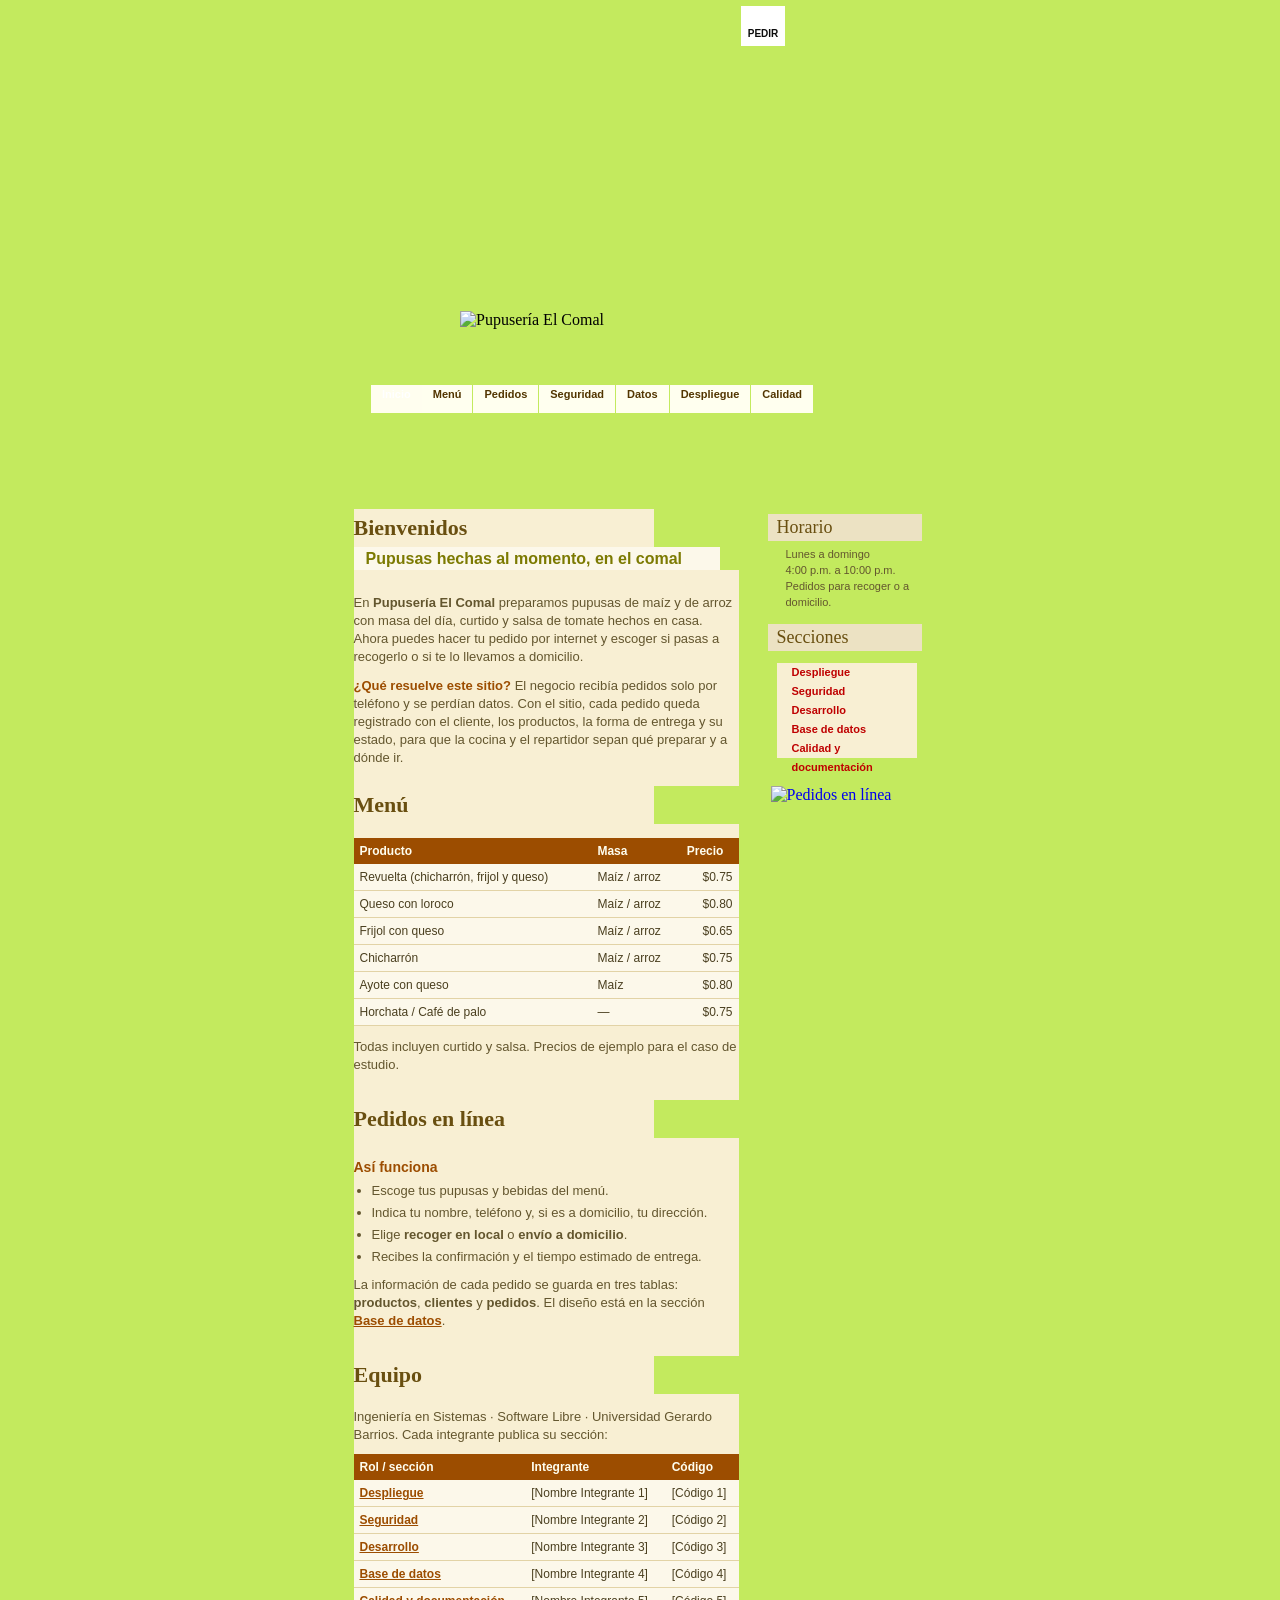
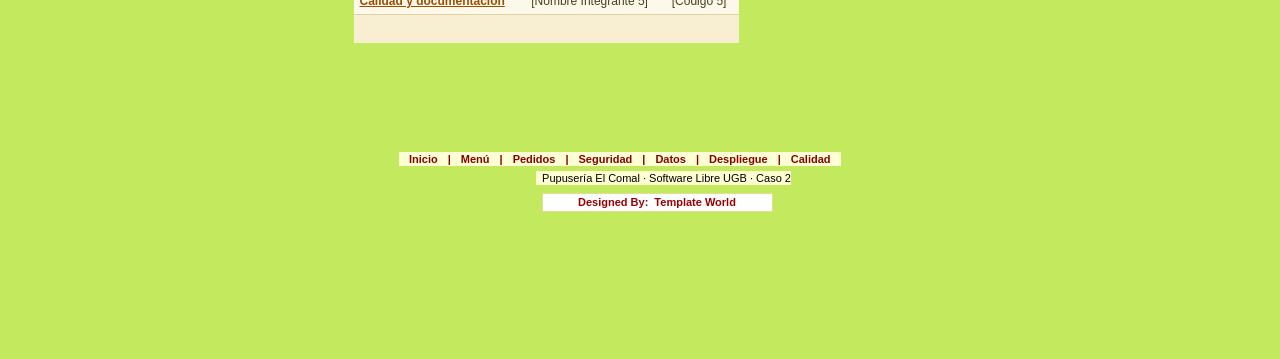
==== index.html @ 868c2728 "Add files via upload" ====
<!DOCTYPE html>
<html lang="es">
<head>
<meta charset="utf-8" />
<title>Inicio | Pupusería El Comal</title>
<link href="style.css" rel="stylesheet" type="text/css" />
<link href="extra.css" rel="stylesheet" type="text/css" />
</head>
<body>
<!--header start -->
<div id="header"> <a href="index.html#pedidos" class="member">pedir</a> <img src="images/logo.gif" alt="Pupusería El Comal" />
  <ul class="nav">
    <li class="home">Inicio</li>
    <li><a href="index.html#menu">Menú</a></li>
    <li><a href="index.html#pedidos">Pedidos</a></li>
    <li><a href="seguridad.html">Seguridad</a></li>
    <li><a href="datos.html">Datos</a></li>
    <li><a href="despliegue.html">Despliegue</a></li>
    <li><a href="calidad.html">Calidad</a></li>
  </ul>
</div>
<!--header end -->
<!--body start -->
<div id="body">
  <p class="top"></p>
  <!--left panel start -->
  <div id="left">
    <h2>Bienvenidos</h2>
    <h3>Pupusas hechas al momento, en el comal</h3>
    <p class="text1">En <b>Pupusería El Comal</b> preparamos pupusas de maíz y de arroz con masa del día, curtido y salsa de tomate hechos en casa. Ahora puedes hacer tu pedido por internet y escoger si pasas a recogerlo o si te lo llevamos a domicilio.</p>
    <p class="text2"><span>¿Qué resuelve este sitio?</span> El negocio recibía pedidos solo por teléfono y se perdían datos. Con el sitio, cada pedido queda registrado con el cliente, los productos, la forma de entrega y su estado, para que la cocina y el repartidor sepan qué preparar y a dónde ir.</p>
    <h2 id="menu">Menú</h2>
    <div class="bloque">
      <table class="tabla">
        <tr><th>Producto</th><th>Masa</th><th>Precio</th></tr>
        <tr><td>Revuelta (chicharrón, frijol y queso)</td><td>Maíz / arroz</td><td class="precio">$0.75</td></tr>
        <tr><td>Queso con loroco</td><td>Maíz / arroz</td><td class="precio">$0.80</td></tr>
        <tr><td>Frijol con queso</td><td>Maíz / arroz</td><td class="precio">$0.65</td></tr>
        <tr><td>Chicharrón</td><td>Maíz / arroz</td><td class="precio">$0.75</td></tr>
        <tr><td>Ayote con queso</td><td>Maíz</td><td class="precio">$0.80</td></tr>
        <tr><td>Horchata / Café de palo</td><td>—</td><td class="precio">$0.75</td></tr>
      </table>
      <p>Todas incluyen curtido y salsa. Precios de ejemplo para el caso de estudio.</p>
    </div>
    <h2 id="pedidos">Pedidos en línea</h2>
    <div class="bloque">
      <h4>Así funciona</h4>
      <ul>
        <li>Escoge tus pupusas y bebidas del menú.</li>
        <li>Indica tu nombre, teléfono y, si es a domicilio, tu dirección.</li>
        <li>Elige <b>recoger en local</b> o <b>envío a domicilio</b>.</li>
        <li>Recibes la confirmación y el tiempo estimado de entrega.</li>
      </ul>
      <p>La información de cada pedido se guarda en tres tablas: <b>productos</b>, <b>clientes</b> y <b>pedidos</b>. El diseño está en la sección <a href="datos.html">Base de datos</a>.</p>
    </div>
    <h2>Equipo</h2>
    <div class="bloque">
      <p>Ingeniería en Sistemas · Software Libre · Universidad Gerardo Barrios. Cada integrante publica su sección:</p>
      <table class="tabla">
        <tr><th>Rol / sección</th><th>Integrante</th><th>Código</th></tr>
          <tr><td><a href="despliegue.html">Despliegue</a></td><td>[Nombre Integrante 1]</td><td>[Código 1]</td></tr>
          <tr><td><a href="seguridad.html">Seguridad</a></td><td>[Nombre Integrante 2]</td><td>[Código 2]</td></tr>
          <tr><td><a href="index.html">Desarrollo</a></td><td>[Nombre Integrante 3]</td><td>[Código 3]</td></tr>
          <tr><td><a href="datos.html">Base de datos</a></td><td>[Nombre Integrante 4]</td><td>[Código 4]</td></tr>
          <tr><td><a href="calidad.html">Calidad y documentación</a></td><td>[Nombre Integrante 5]</td><td>[Código 5]</td></tr>
      </table>
    </div>

  </div>
  <!--left panel end -->
  <!--right panel start -->
  <div id="right">
    <h2>Horario</h2>
    <p class="info">Lunes a domingo<br />4:00 p.m. a 10:00 p.m.<br />Pedidos para recoger o a domicilio.</p>
    <h2 class="scope">Secciones</h2>
    <ul>
      <li><a href="despliegue.html">Despliegue</a></li>
      <li><a href="seguridad.html">Seguridad</a></li>
      <li><a href="index.html">Desarrollo</a></li>
      <li><a href="datos.html">Base de datos</a></li>
      <li><a href="calidad.html">Calidad y documentación</a></li>
    </ul>
    <a href="index.html#pedidos"><img src="images/banner.gif" alt="Pedidos en línea" width="157" height="146" border="0" class="banner" /></a>
    <p class="bottom"> <a href="https://validator.w3.org/" class="xhtm"></a> <a href="https://jigsaw.w3.org/css-validator/" class="css"></a> </p>
  </div>
  <!--right panel end -->
  <p class="bot"></p>
  <br class="spacer" />
</div>
<!--body end -->
<!--footer start -->
<div id="footer">
  <ul>
    <li><a href="index.html">Inicio</a>|</li>
    <li><a href="index.html#menu">Menú</a>|</li>
    <li><a href="index.html#pedidos">Pedidos</a>|</li>
    <li><a href="seguridad.html">Seguridad</a>|</li>
    <li><a href="datos.html">Datos</a>|</li>
    <li><a href="despliegue.html">Despliegue</a>|</li>
    <li><a href="calidad.html">Calidad</a></li>
  </ul>
  <p class="copyright">&nbsp; Pupusería El Comal · Software Libre UGB · Caso 2</p>
  <p class="design">Designed By: <a href="http://www.templateworld.com/" target="_blank" class="link">Template World</a></p>
</div>
<!--footer end -->
</body>
</html>
---- style.css ----
/* CSS Document */

body{
	padding:0;
	margin:0;
	background:url(images/body_bg.gif) 0 0 repeat-x #C3EA5E;
	color:#000;
}
div, h1, h2, p, form, label, input, textarea, img, span{
	margin:0; padding:0;
}

ul{
	margin:0; 
	padding:0; 
	list-style-type:none;
}
.spacer{
	clear:both; 
	font-size:0px; 
	line-height:0px;
}
/*------------------------------------------------body---------------------*/

/*------------------------------------------------header start---------------------*/
#header{
	width:778px;
	height:49px;
	background:url(images/header.jpg) 0 0 no-repeat;
	padding:385px 0 0 0;
	margin:0 auto;
	position:relative;
}
#header a.member{
	background:url(images/member_login_icon.gif) center top no-repeat #fff;
	width:44px;
	height:17px;
	padding:23px 0 0 0;
	font:bold 10px/10px  "Trebuchet MS", Arial, Helvetica, sans-serif;
	color:#0C0C0C;
	text-transform:uppercase;
	text-decoration:none;
	text-align:center;
	position:absolute;
	left:490px;
	top:6px;
}
#header a.member:hover{
	color:#607800;
	background-color:#fff;
}
#header img{
	position:absolute;
	left:209px;
	top:311px;
}
#header ul.nav{
	width:538px;
	height:28px;
	padding:0;
	margin:0 auto;
}
#header ul.nav li{
	float:left;
	padding:0;
	margin:0;
}
#header ul.nav li a{
	display:block;
	height:28px;
	padding:0 11px 0 11px;
	background-color:#FFFFEF;
	color:#523500;
	font:bold 11px/19px  "Trebuchet MS", Arial, Helvetica, sans-serif;
	text-decoration:none;
	margin:0 1px 0 0;
	float:left;
}
#header ul.nav li a:hover{
	background:url(images/nav_hover.gif) 0 0 repeat-x #FFFEEF;
	color:#fff;
}
#header ul.nav li.home{
	display:block;
	height:28px;
	float:left;
	margin:0;
	padding:0 11px 0 11px;
	background:url(images/nav_hover.gif) 0 0 repeat-x #FFFEEF;
	color:#fff;
	font:bold 11px/19px  "Trebuchet MS", Arial, Helvetica, sans-serif;
	text-decoration:none;
}
/*------------------------------------------------header end---------------------*/

/*------------------------------------------------body start---------------------*/
#body{
	background:url(images/body_bg_mid.gif) 0 0 repeat-y;
	width:631px;
	margin:0 auto;
}
#body p.top{
	display:block;
	background:url(images/body_top_bg.gif) 0 0 no-repeat;
	width:631px;
	height:75px;
	float:left;
}
#body p.bot{
	display:block;
	background:url(images/body_bottom_bg.gif) 0 0 no-repeat;
	width:631px;
	height:78px;
	float:left;
}
/*------------------------------------------------left panel start---------------------*/
#left{
	width:414px;
	padding:0 0 0 29px;
	float:left;
}
#left h2{
	display:block;
	width:300px;
	font:bold 22px/38px Georgia, "Times New Roman", Times, serif;
	color:#694F10;
	background-color:#F8EFD3;
	float:left;
}
#left h3{
	display:block;
	width:354px;
	height:23px;
	padding:0 0 0 12px;
	margin:0 0 0 0;
	background:url(images/h3_bg.gif) 0 0 no-repeat #FCF8EA;
	font:bold 16px/23px  "Trebuchet MS", Arial, Helvetica, sans-serif;
	color:#7C7A02;
	float:left;
}
#left p.text1{
	display:block;
	width:385px;
	font:normal 13px/18px  "Trebuchet MS", Arial, Helvetica, sans-serif;
	color:#63562E;
	background-color:#F8EFD3;
	margin:0 0 0 0;
	padding:24px 0 0 0;
	float:left;
}
#left p.text2{
	display:block;
	width:385px;
	font:normal 13px/18px  "Trebuchet MS", Arial, Helvetica, sans-serif;
	color:#63562E;
	background-color:#F8EFD3;
	padding:11px 0 19px 0;
	float:left;
}
#left p.text2 span{
	font:bold 13px/18px  "Trebuchet MS", Arial, Helvetica, sans-serif;
	color:#9C4D00;
	background-color:#F8EFD3;
}
#left p.rm{
	display:block;
	width:370px;
	height:19px;
	margin:0 0 4px 0;
	font-size:0;
	background:url(images/read_more_div.gif) 0 0 repeat-x;
	float:left;
}
#left p.rm a{
	background:url(images/btn_read_more.gif) 0 1px no-repeat;
	width:58px;
	height:14px;
	padding:0;
	margin:0;
	float:right;
}
#left p.rm a:hover{
	background:url(images/btn_read_more_hover.gif) 0 1px no-repeat;
}
#left h3.date{
	display:block;
	background:url(images/date_bg.gif) 0 0 no-repeat #FCF8EA;
	width:125px;
	height:18px;
	padding:0 0 0 12px;
	margin:0 0 0 0;
	font:bold 11px/18px  "Trebuchet MS", Arial, Helvetica, sans-serif;
	color:#7C7A02;
	float:left;
}
#left p.event{
	width:354px;
	background:url(images/event_bg.gif) 0 11px no-repeat #F8EFD3;
	padding:11px 0 0 20px;
	margin:0 0 15px 0;
	font:normal 12px/18px Arial, Helvetica, sans-serif;
	color:#63562E;
	float:left;
}
#left p.rm2{
	display:block;
	width:370px;
	height:14px;
	font-size:0;
	margin:0 0 4px 0;
	background:url(images/read_more_div.gif) 0 0 repeat-x;
	float:left;
}
#left p.rm2 a{
	background:url(images/btn_read_more.gif) 0 1px no-repeat;
	width:58px;
	height:14px;
	padding:0;
	margin:0;
	float:right;
}
#left p.rm2 a:hover{
	background:url(images/btn_read_more_hover.gif) 0 1px no-repeat;
}

/*------------------------------------------------left panel end---------------------*/

/*------------------------------------------------right panel start---------------------*/
#right{
	width:188px;
	padding:5px 0 55px 0;
	margin:0;
	float:left;
}
#right h2{
	display:block;
	background:url(images/serch_bg.gif) 0 0 no-repeat #ECE2C3;
	width:145px;
	height:27px;
	padding:0 0 0 9px;
	margin:0 0 5px 0;
	font:normal 18px/27px Georgia, "Times New Roman", Times, serif;
	color:#694F10;
	float:left;
}
#right form{
	width:154px;
	padding:0 0 35px 0;
	margin:0;
	float:left;
}
#right form p.domain{
	width:134px;
	height:15px;
	background:url(images/domain_name_bg.gif) 0 0 no-repeat #FCF8EA;
	padding:0 0 0 20px;
	margin:0 0 7px 0;
	font:normal 10px/15px  "Trebuchet MS", Arial, Helvetica, sans-serif;
	color:#900C00;
	text-transform:uppercase;
	float:left;
}
#right form input{
	width:152px;
	height:22px;
	background-color:#fff;
	color:#000;
	border:#D0BE90 solid 1px;
	font:normal 11px/22px Arial, Helvetica, sans-serif;
	float:left;
}
#right form input.go{
	background:url(images/btn_go.gif) 0 0 no-repeat;
	width:27px;
	height:11px;
	border:none;
	cursor:pointer;
	float:right;
}
#right h2.scope{
	display:block;
	background:url(images/serch_bg.gif) 0 0 no-repeat #ECE2C3;
	width:145px;
	height:27px;
	padding:0 0 0 9px;
	margin:0 0 12px 0;
	font:normal 18px/27px Georgia, "Times New Roman", Times, serif;
	color:#694F10;
	float:left;
}
#right ul{
	width:140px;
	padding:0 0 28px 9px;
	margin:0 0 0 0;
	float:left;
	font-size:0;
}
#right ul li{
	padding:0;
	margin:0;
	float:left;
}
#right ul li a{
	display:block;
	width:125px;
	background:url(images/arrow1.gif) 0 5px no-repeat #F8EFD3;
	padding:0 0 0 15px;
	font:bold 11px/19px Arial, Helvetica, sans-serif;
	color:#BF0000;
	text-decoration:none;
	height:19px;
}
#right ul li a:hover{
	background:url(images/arrow1_hover.gif) 0 5px no-repeat #FEFAEC;
	color:#694F10;
}
#right img.banner{
	display:block;
	width:157px;
	height:146px;
	margin:0 0 15px 0;
	padding:0 0 0 3px;
	float:left;
}
#right p.bottom{
	display:block;
	background:url(images/bottom_bg.gif) 0 0 no-repeat;
	width:162px;
	height:14px;
	padding:0 0 0 22px;
	margin:0;
	float:left;
}
#right p.bottom a.xhtm{
	display:block;
	background:url(images/xhtml_bg.gif) 0 1px no-repeat;
	width:58px;
	height:14px;
	padding:0;
	margin:0 7px 0 0;
	font-size:0;
	float:left;
}
#right p.bottom a.xhtm:hover{
	background:url(images/xhtml_bg_hover.gif) 0 1px no-repeat;
}
#right p.bottom a.css{
	display:block;
	background:url(images/css_bg.gif) 0 1px no-repeat;
	width:58px;
	height:14px;
	padding:0;
	margin:0;
	font-size:0;
	float:left;
}
#right p.bottom a.css:hover{
	background:url(images/css_bg_hover.gif) 0 1px no-repeat;
}
	
/*------------------------------------------------right panel end---------------------*/

/*------------------------------------------------body end---------------------*/

/*------------------------------------------------footer start---------------------*/
#footer{
	width:778px;
	height:207px;
	margin:0 auto;
	padding:31px 0 0 0;
	background:url(images/footer_bg.gif) left bottom no-repeat;
	position:relative;
}
#footer ul{
	width:559px;
	margin:0;
	padding:0;
	position:absolute;
	left:148px;
	top:31px;
}
#footer ul li{
	margin:0;
	float:left;
	font:bold 11px/14px "Trebuchet MS", Arial, Helvetica, sans-serif;
	color:#880000;
	background-color:#FFFFD5;
	background-image:none;
}
#footer ul li a{
	font:bold 11px/14px "Trebuchet MS", Arial, Helvetica, sans-serif;
	color:#880000;
	background-color:#FFFFD5;
	text-decoration:none;
	padding:0 10px 0 10px;
}
#footer ul li a:hover{
	color:#000;
	background-color:#C6EC62;
}
#footer p.copyright{
	font:normal 11px/14px  "Trebuchet MS", Arial, Helvetica, sans-serif;
	color:#000;
	background-color:#FFFED0;
	position:absolute;
	left:285px;
	top:50px;
}
#footer p.design{
	display:block;
	width:194px;
	height:17px;
	border:#E1E08E solid 1px;
	padding:0 0 0 35px;
	position:absolute;
	left:291px;
	top:72px;
	font:bold 11px/17px  "Trebuchet MS",Arial, Helvetica, sans-serif;
	color:#990000;
	background-color:#fff;
}
#footer a.link{
	width:85px;
	font:bold 11px/17px  "Trebuchet MS",Arial, Helvetica, sans-serif;
	color:#990000;
	background-color:#fff;
	padding:0 3px;
	text-decoration:none;
	text-transform:capitalize;
}
#footer a.link:hover{
	color:#fff;
	background-color:#B50000;
}
/*------------------------------------------------footer end---------------------*/
---- extra.css ----
/* Estilos agregados por el equipo (sobre la plantilla New Rise) */
#left .bloque{
	display:block;
	width:385px;
	float:left;
	background-color:#F8EFD3;
	color:#63562E;
	font:normal 13px/18px "Trebuchet MS", Arial, Helvetica, sans-serif;
	padding:14px 0 16px 0;
}
#left .bloque p{ margin:0 0 10px 0; }
#left .bloque ul{ margin:0 0 10px 0; padding:0 0 0 18px; list-style-type:disc; }
#left .bloque li{ margin:0 0 4px 0; }
#left .bloque a{ color:#9C4D00; font-weight:bold; }
#left .bloque a:hover{ color:#607800; }
#left .bloque h4{
	margin:6px 0 6px 0;
	font:bold 14px/18px "Trebuchet MS", Arial, Helvetica, sans-serif;
	color:#9C4D00;
}
table.tabla{
	width:385px;
	border-collapse:collapse;
	margin:0 0 12px 0;
	font:normal 12px/16px "Trebuchet MS", Arial, Helvetica, sans-serif;
	color:#4A3F1F;
}
table.tabla th{
	background-color:#9C4D00;
	color:#FFFEEF;
	text-align:left;
	padding:5px 6px;
}
table.tabla td{
	border-bottom:1px solid #E2D3A6;
	padding:5px 6px;
	vertical-align:top;
	background-color:#FCF8EA;
}
table.tabla td.precio{ text-align:right; white-space:nowrap; }
pre.cmd{
	width:369px;
	overflow:auto;
	margin:0 0 12px 0;
	padding:8px;
	background-color:#2E2A1E;
	color:#F3E9C6;
	font:normal 11px/15px "Courier New", Courier, monospace;
	white-space:pre-wrap;
	word-wrap:break-word;
}
.pendiente{ color:#9C4D00; font-weight:bold; }
.ok{ color:#4E7A00; font-weight:bold; }
#right p.info{
	width:140px;
	margin:0 0 14px 18px;
	font:normal 11px/16px Arial, Helvetica, sans-serif;
	color:#63562E;
}
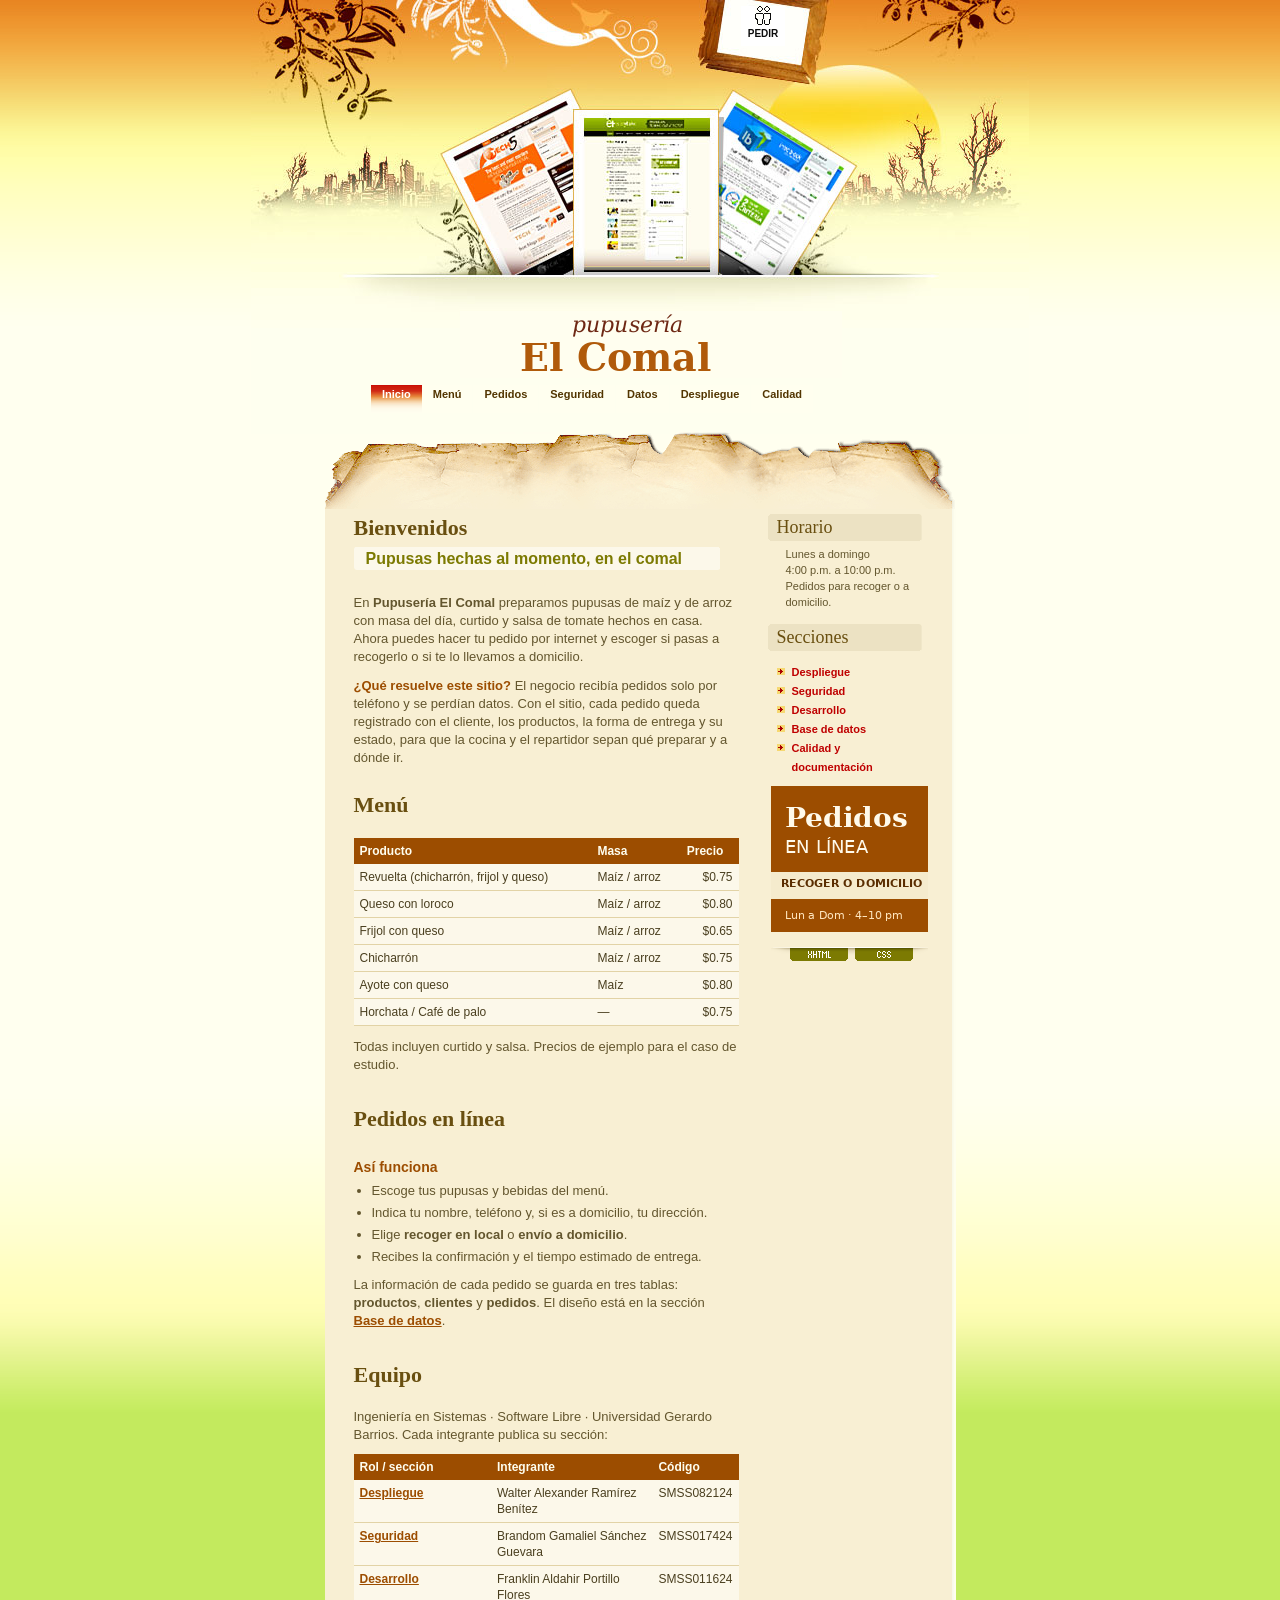
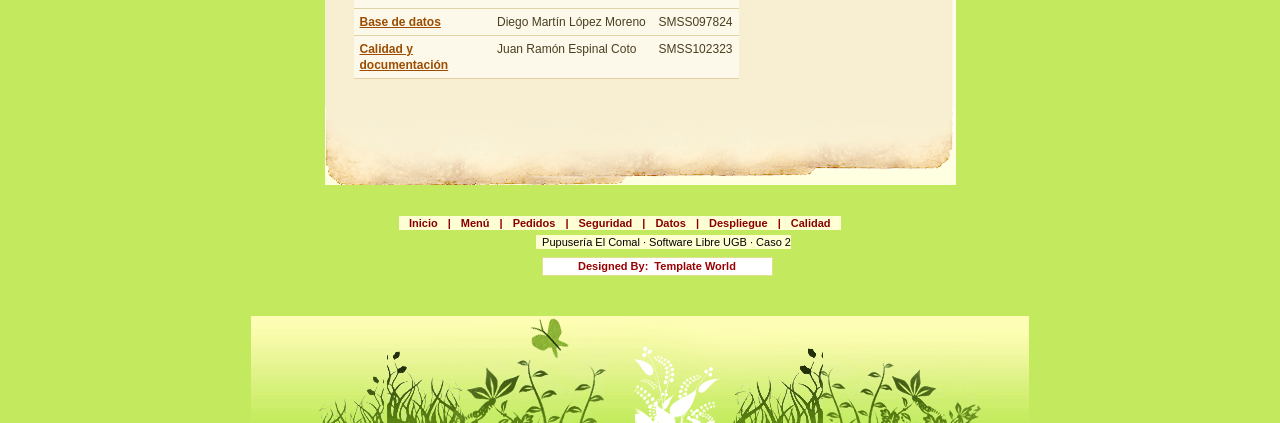
==== commit 4f6663ba: "Update index.html" ====
--- a/index.html
+++ b/index.html
@@ -58,11 +58,11 @@
       <p>Ingeniería en Sistemas · Software Libre · Universidad Gerardo Barrios. Cada integrante publica su sección:</p>
       <table class="tabla">
         <tr><th>Rol / sección</th><th>Integrante</th><th>Código</th></tr>
-          <tr><td><a href="despliegue.html">Despliegue</a></td><td>[Nombre Integrante 1]</td><td>[Código 1]</td></tr>
-          <tr><td><a href="seguridad.html">Seguridad</a></td><td>[Nombre Integrante 2]</td><td>[Código 2]</td></tr>
-          <tr><td><a href="index.html">Desarrollo</a></td><td>[Nombre Integrante 3]</td><td>[Código 3]</td></tr>
-          <tr><td><a href="datos.html">Base de datos</a></td><td>[Nombre Integrante 4]</td><td>[Código 4]</td></tr>
-          <tr><td><a href="calidad.html">Calidad y documentación</a></td><td>[Nombre Integrante 5]</td><td>[Código 5]</td></tr>
+          <tr><td><a href="despliegue.html">Despliegue</a></td><td>Walter Alexander Ramírez Benítez </td><td>SMSS082124</td></tr>
+          <tr><td><a href="seguridad.html">Seguridad</a></td><td>Brandom Gamaliel Sánchez Guevara</td><td>SMSS017424</td></tr>
+          <tr><td><a href="index.html">Desarrollo</a></td><td>Franklin Aldahir Portillo Flores </td><td>SMSS011624</td></tr>
+          <tr><td><a href="datos.html">Base de datos</a></td><td>Diego Martín López Moreno </td><td>SMSS097824</td></tr>
+          <tr><td><a href="calidad.html">Calidad y documentación</a></td><td>Juan Ramón Espinal Coto </td><td>SMSS102323</td></tr>
       </table>
     </div>
 
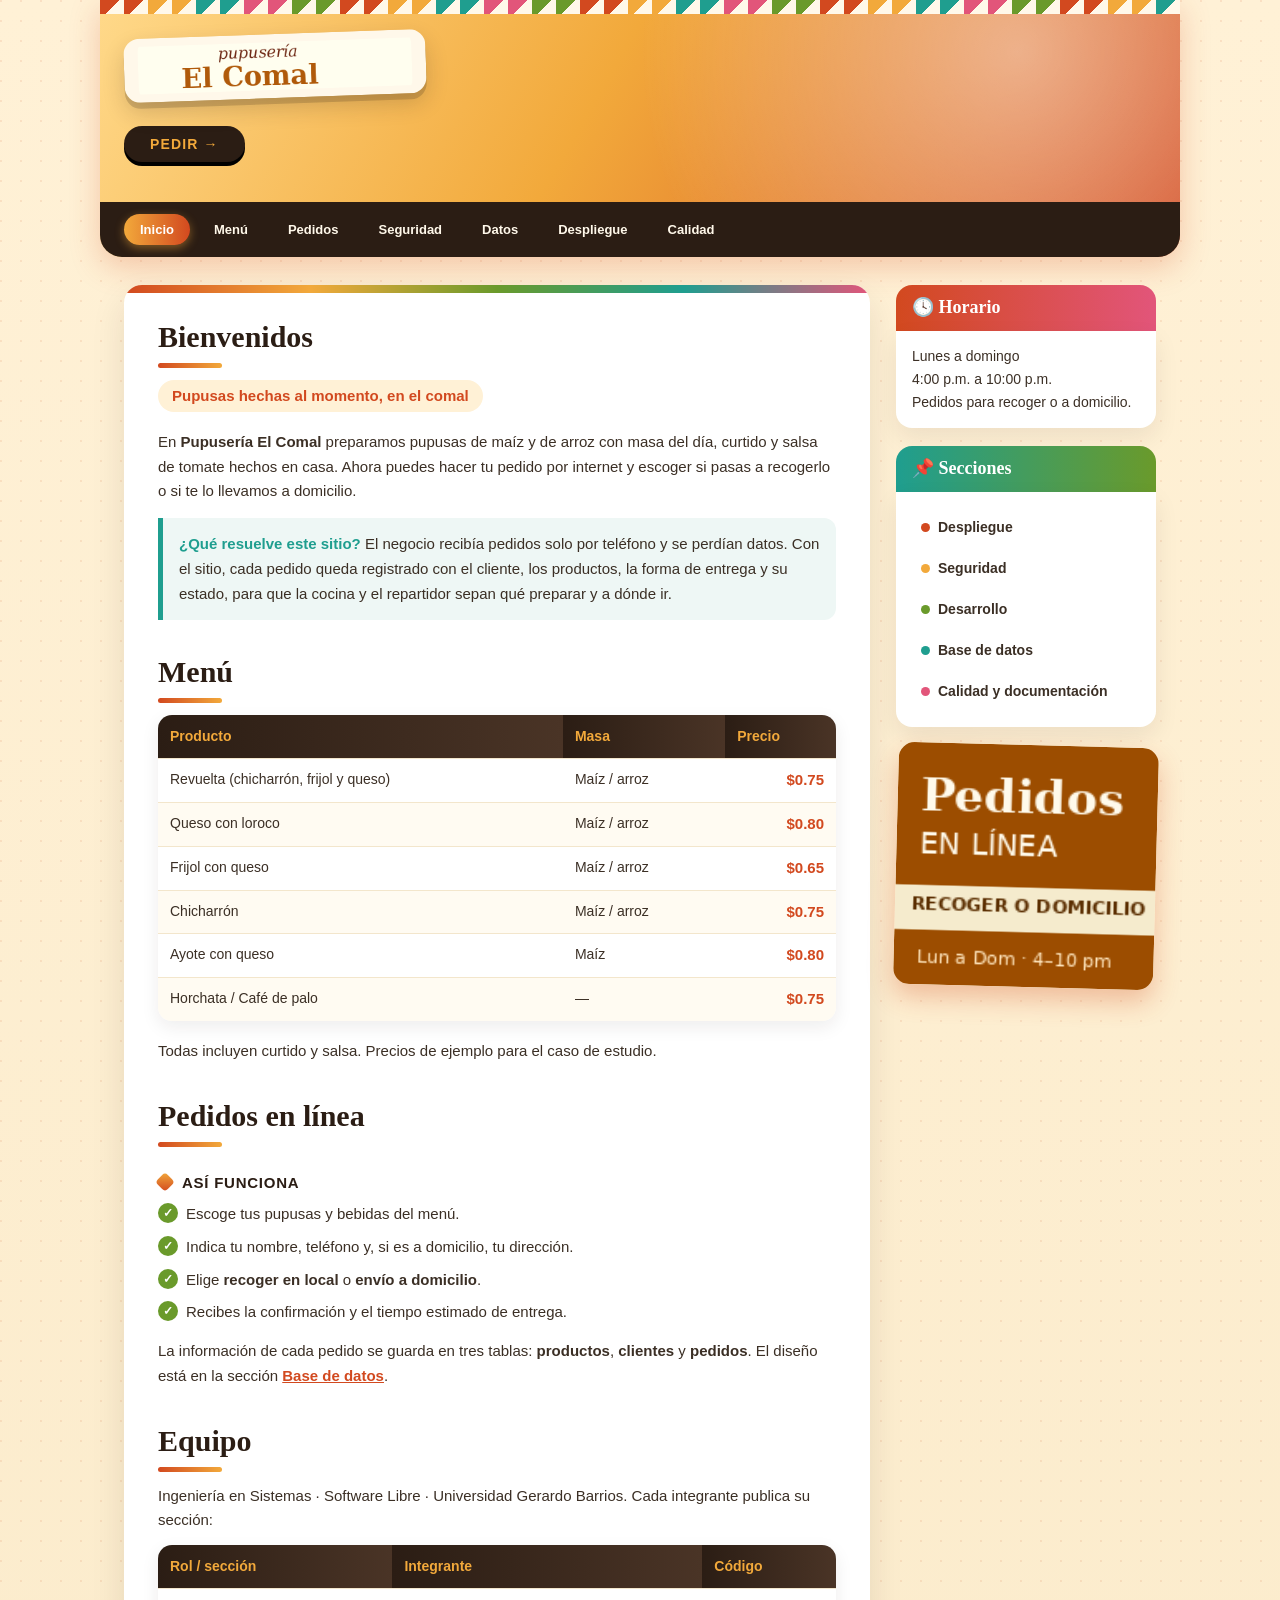
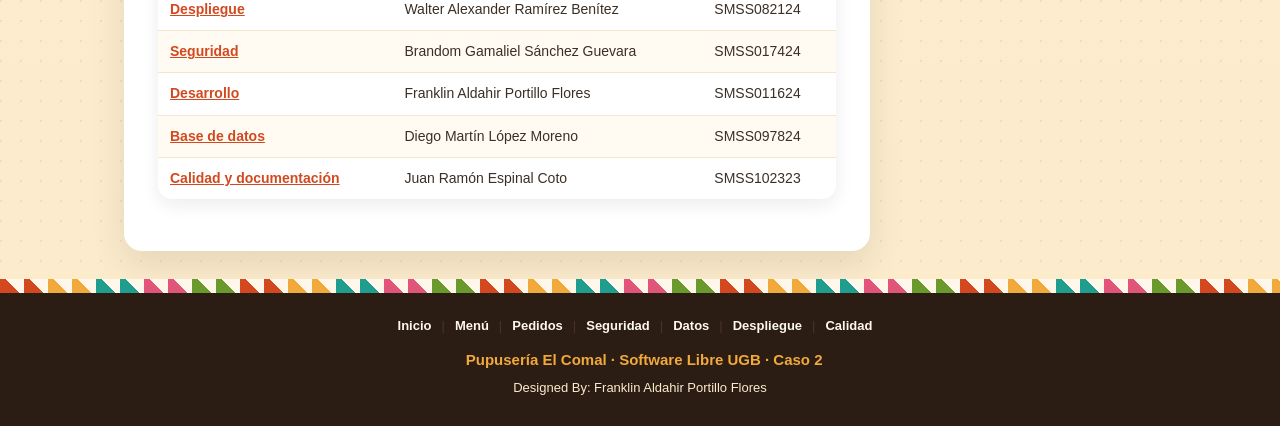
==== commit 4b7d879e: "Update designer credit in index.html" ====
--- a/index.html
+++ b/index.html
@@ -100,7 +100,7 @@
     <li><a href="calidad.html">Calidad</a></li>
   </ul>
   <p class="copyright">&nbsp; Pupusería El Comal · Software Libre UGB · Caso 2</p>
-  <p class="design">Designed By: <a href="http://www.templateworld.com/" target="_blank" class="link">Template World</a></p>
+  <p class="design">Designed By: Franklin Aldahir Portillo Flores</a></p>
 </div>
 <!--footer end -->
 </body>
--- a/style.css
+++ b/style.css
@@ -1,435 +1,222 @@
-/* CSS Document */
-
+/* =========================================================
+   Pupusería El Comal – diseño propio (Software Libre UGB)
+   Paleta de fiesta: comal, masa, maíz, chile, curtido,
+   loroco (turquesa) y flor de izote (rosa).
+   ========================================================= */
+:root{
+  --comal:#2B1D14;
+  --comal-2:#4A3426;
+  --masa:#FFF8EA;
+  --masa-2:#FBEBCB;
+  --maiz:#F2A93B;
+  --chile:#D2491F;
+  --curtido:#6A9A2B;
+  --loroco:#1F9E8F;
+  --izote:#E2557A;
+  --texto:#3B2F25;
+  --borde:#EBD9B4;
+  --papel: linear-gradient(135deg, transparent 50%, var(--masa) 50%) 0 0/24px 14px,
+           repeating-linear-gradient(90deg, var(--chile) 0 48px, var(--maiz) 48px 96px, var(--loroco) 96px 144px, var(--izote) 144px 192px, var(--curtido) 192px 240px);
+}
+*{ box-sizing:border-box; }
+html,body{ margin:0; padding:0; }
 body{
-	padding:0;
-	margin:0;
-	background:url(images/body_bg.gif) 0 0 repeat-x #C3EA5E;
-	color:#000;
-}
-div, h1, h2, p, form, label, input, textarea, img, span{
-	margin:0; padding:0;
-}
-
-ul{
-	margin:0; 
-	padding:0; 
-	list-style-type:none;
-}
-.spacer{
-	clear:both; 
-	font-size:0px; 
-	line-height:0px;
-}
-/*------------------------------------------------body---------------------*/
-
-/*------------------------------------------------header start---------------------*/
+  background:
+    radial-gradient(circle at 1px 1px, rgba(210,73,31,.10) 1.2px, transparent 0) 0 0/20px 20px,
+    linear-gradient(180deg, #FFF1D6 0%, var(--masa-2) 100%);
+  color:var(--texto);
+  font:15px/1.65 "Segoe UI", "Trebuchet MS", Arial, Helvetica, sans-serif;
+  min-height:100vh;
+}
+a{ color:var(--chile); transition:color .2s; }
+a:hover{ color:var(--loroco); }
+ul{ margin:0; padding:0; list-style:none; }
+img{ max-width:100%; }
+
+@keyframes subir{ from{ opacity:0; transform:translateY(18px);} to{ opacity:1; transform:none;} }
+@keyframes latido{ 0%,100%{ transform:scale(1);} 50%{ transform:scale(1.06);} }
+
+/* ---------- encabezado ---------- */
 #header{
-	width:778px;
-	height:49px;
-	background:url(images/header.jpg) 0 0 no-repeat;
-	padding:385px 0 0 0;
-	margin:0 auto;
-	position:relative;
-}
+  position:relative;
+  max-width:1080px;
+  margin:0 auto;
+  padding:34px 24px 0;
+  min-height:220px;
+  background:
+    url(images/pupusas.png) right 24px top 22px/300px auto no-repeat,
+    radial-gradient(circle at 85% 20%, rgba(255,255,255,.45), transparent 40%),
+    linear-gradient(120deg, #FFD98A 0%, var(--maiz) 45%, var(--chile) 100%);
+  border-radius:0 0 22px 22px;
+  box-shadow:0 10px 30px rgba(210,73,31,.25);
+  overflow:hidden;
+}
+#header::before{          /* papel picado */
+  content:""; position:absolute; left:0; right:0; top:0; height:14px;
+  background:var(--papel);
+}
+#header img{
+  display:inline-block; height:64px; width:auto;
+  padding:8px 14px; background:var(--masa);
+  border-radius:16px;
+  box-shadow:0 6px 0 rgba(43,29,20,.18), 0 10px 22px rgba(43,29,20,.18);
+  transform:rotate(-2deg);
+  transition:transform .3s;
+}
+#header img:hover{ transform:rotate(0) scale(1.03); }
 #header a.member{
-	background:url(images/member_login_icon.gif) center top no-repeat #fff;
-	width:44px;
-	height:17px;
-	padding:23px 0 0 0;
-	font:bold 10px/10px  "Trebuchet MS", Arial, Helvetica, sans-serif;
-	color:#0C0C0C;
-	text-transform:uppercase;
-	text-decoration:none;
-	text-align:center;
-	position:absolute;
-	left:490px;
-	top:6px;
-}
-#header a.member:hover{
-	color:#607800;
-	background-color:#fff;
-}
-#header img{
-	position:absolute;
-	left:209px;
-	top:311px;
-}
+  position:absolute; left:24px; top:126px;
+  padding:11px 26px;
+  background:var(--comal); color:var(--maiz);
+  border-radius:999px;
+  font:bold 14px/1 "Trebuchet MS", Arial, sans-serif;
+  text-transform:uppercase; letter-spacing:.08em; text-decoration:none;
+  box-shadow:0 4px 0 #000;
+  animation:latido 2.4s ease-in-out infinite;
+}
+#header a.member::after{ content:" →"; }
+#header a.member:hover{ background:var(--izote); color:#fff; animation:none; }
 #header ul.nav{
-	width:538px;
-	height:28px;
-	padding:0;
-	margin:0 auto;
-}
-#header ul.nav li{
-	float:left;
-	padding:0;
-	margin:0;
-}
-#header ul.nav li a{
-	display:block;
-	height:28px;
-	padding:0 11px 0 11px;
-	background-color:#FFFFEF;
-	color:#523500;
-	font:bold 11px/19px  "Trebuchet MS", Arial, Helvetica, sans-serif;
-	text-decoration:none;
-	margin:0 1px 0 0;
-	float:left;
-}
-#header ul.nav li a:hover{
-	background:url(images/nav_hover.gif) 0 0 repeat-x #FFFEEF;
-	color:#fff;
-}
+  display:flex; flex-wrap:wrap; gap:8px;
+  margin:96px -24px 0; padding:12px 24px;
+  background:var(--comal);
+}
+#header ul.nav li a,
 #header ul.nav li.home{
-	display:block;
-	height:28px;
-	float:left;
-	margin:0;
-	padding:0 11px 0 11px;
-	background:url(images/nav_hover.gif) 0 0 repeat-x #FFFEEF;
-	color:#fff;
-	font:bold 11px/19px  "Trebuchet MS", Arial, Helvetica, sans-serif;
-	text-decoration:none;
-}
-/*------------------------------------------------header end---------------------*/
-
-/*------------------------------------------------body start---------------------*/
+  display:block; padding:8px 16px;
+  border-radius:999px;
+  font:bold 13px/1.2 "Trebuchet MS", Arial, sans-serif;
+  text-decoration:none;
+}
+#header ul.nav li a{ color:var(--masa); transition:background .2s, transform .2s, color .2s; }
+#header ul.nav li a:hover{ background:var(--loroco); color:#fff; transform:translateY(-2px); }
+#header ul.nav li.home{
+  background:linear-gradient(90deg, var(--maiz), var(--chile));
+  color:#fff; box-shadow:0 3px 10px rgba(242,169,59,.45);
+}
+
+/* ---------- cuerpo ---------- */
 #body{
-	background:url(images/body_bg_mid.gif) 0 0 repeat-y;
-	width:631px;
-	margin:0 auto;
-}
-#body p.top{
-	display:block;
-	background:url(images/body_top_bg.gif) 0 0 no-repeat;
-	width:631px;
-	height:75px;
-	float:left;
-}
-#body p.bot{
-	display:block;
-	background:url(images/body_bottom_bg.gif) 0 0 no-repeat;
-	width:631px;
-	height:78px;
-	float:left;
-}
-/*------------------------------------------------left panel start---------------------*/
+  max-width:1080px;
+  margin:28px auto;
+  padding:0 24px;
+  display:flex; gap:26px; align-items:flex-start;
+}
+#body p.top, #body p.bot, .spacer{ display:none; }
+
 #left{
-	width:414px;
-	padding:0 0 0 29px;
-	float:left;
+  flex:1 1 auto; min-width:0;
+  background:#fff;
+  border-radius:18px;
+  padding:30px 34px 34px;
+  box-shadow:0 14px 34px rgba(43,29,20,.10);
+  position:relative; overflow:hidden;
+  animation:subir .6s ease-out both;
+}
+#left::before{
+  content:""; position:absolute; left:0; right:0; top:0; height:8px;
+  background:linear-gradient(90deg, var(--chile), var(--maiz), var(--curtido), var(--loroco), var(--izote));
 }
 #left h2{
-	display:block;
-	width:300px;
-	font:bold 22px/38px Georgia, "Times New Roman", Times, serif;
-	color:#694F10;
-	background-color:#F8EFD3;
-	float:left;
-}
+  margin:34px 0 12px;
+  font:bold 30px/1.2 Georgia, "Times New Roman", serif;
+  color:var(--comal);
+}
+#left h2::after{
+  content:""; display:block; width:64px; height:5px; margin-top:8px;
+  border-radius:3px;
+  background:linear-gradient(90deg, var(--chile), var(--maiz));
+}
+#left h2:first-child{ margin-top:4px; }
 #left h3{
-	display:block;
-	width:354px;
-	height:23px;
-	padding:0 0 0 12px;
-	margin:0 0 0 0;
-	background:url(images/h3_bg.gif) 0 0 no-repeat #FCF8EA;
-	font:bold 16px/23px  "Trebuchet MS", Arial, Helvetica, sans-serif;
-	color:#7C7A02;
-	float:left;
-}
-#left p.text1{
-	display:block;
-	width:385px;
-	font:normal 13px/18px  "Trebuchet MS", Arial, Helvetica, sans-serif;
-	color:#63562E;
-	background-color:#F8EFD3;
-	margin:0 0 0 0;
-	padding:24px 0 0 0;
-	float:left;
-}
+  display:inline-block;
+  margin:0 0 18px; padding:6px 14px;
+  background:#FFF1D6; color:var(--chile);
+  border-radius:999px;
+  font:bold 15px/1.3 "Trebuchet MS", Arial, sans-serif;
+}
+#left p.text1, #left p.text2{ margin:0 0 14px; }
 #left p.text2{
-	display:block;
-	width:385px;
-	font:normal 13px/18px  "Trebuchet MS", Arial, Helvetica, sans-serif;
-	color:#63562E;
-	background-color:#F8EFD3;
-	padding:11px 0 19px 0;
-	float:left;
-}
-#left p.text2 span{
-	font:bold 13px/18px  "Trebuchet MS", Arial, Helvetica, sans-serif;
-	color:#9C4D00;
-	background-color:#F8EFD3;
-}
-#left p.rm{
-	display:block;
-	width:370px;
-	height:19px;
-	margin:0 0 4px 0;
-	font-size:0;
-	background:url(images/read_more_div.gif) 0 0 repeat-x;
-	float:left;
-}
-#left p.rm a{
-	background:url(images/btn_read_more.gif) 0 1px no-repeat;
-	width:58px;
-	height:14px;
-	padding:0;
-	margin:0;
-	float:right;
-}
-#left p.rm a:hover{
-	background:url(images/btn_read_more_hover.gif) 0 1px no-repeat;
-}
-#left h3.date{
-	display:block;
-	background:url(images/date_bg.gif) 0 0 no-repeat #FCF8EA;
-	width:125px;
-	height:18px;
-	padding:0 0 0 12px;
-	margin:0 0 0 0;
-	font:bold 11px/18px  "Trebuchet MS", Arial, Helvetica, sans-serif;
-	color:#7C7A02;
-	float:left;
-}
-#left p.event{
-	width:354px;
-	background:url(images/event_bg.gif) 0 11px no-repeat #F8EFD3;
-	padding:11px 0 0 20px;
-	margin:0 0 15px 0;
-	font:normal 12px/18px Arial, Helvetica, sans-serif;
-	color:#63562E;
-	float:left;
-}
-#left p.rm2{
-	display:block;
-	width:370px;
-	height:14px;
-	font-size:0;
-	margin:0 0 4px 0;
-	background:url(images/read_more_div.gif) 0 0 repeat-x;
-	float:left;
-}
-#left p.rm2 a{
-	background:url(images/btn_read_more.gif) 0 1px no-repeat;
-	width:58px;
-	height:14px;
-	padding:0;
-	margin:0;
-	float:right;
-}
-#left p.rm2 a:hover{
-	background:url(images/btn_read_more_hover.gif) 0 1px no-repeat;
-}
-
-/*------------------------------------------------left panel end---------------------*/
-
-/*------------------------------------------------right panel start---------------------*/
+  padding:14px 16px; background:#EEF7F5;
+  border-left:5px solid var(--loroco); border-radius:0 12px 12px 0;
+}
+#left p.text2 span{ color:var(--loroco); font-weight:bold; }
+#left p.rm, #left p.rm2{ display:none; }
+
+/* ---------- panel derecho ---------- */
 #right{
-	width:188px;
-	padding:5px 0 55px 0;
-	margin:0;
-	float:left;
+  flex:0 0 260px;
+  display:flex; flex-direction:column; gap:18px;
+  animation:subir .6s .15s ease-out both;
 }
 #right h2{
-	display:block;
-	background:url(images/serch_bg.gif) 0 0 no-repeat #ECE2C3;
-	width:145px;
-	height:27px;
-	padding:0 0 0 9px;
-	margin:0 0 5px 0;
-	font:normal 18px/27px Georgia, "Times New Roman", Times, serif;
-	color:#694F10;
-	float:left;
-}
-#right form{
-	width:154px;
-	padding:0 0 35px 0;
-	margin:0;
-	float:left;
-}
-#right form p.domain{
-	width:134px;
-	height:15px;
-	background:url(images/domain_name_bg.gif) 0 0 no-repeat #FCF8EA;
-	padding:0 0 0 20px;
-	margin:0 0 7px 0;
-	font:normal 10px/15px  "Trebuchet MS", Arial, Helvetica, sans-serif;
-	color:#900C00;
-	text-transform:uppercase;
-	float:left;
-}
-#right form input{
-	width:152px;
-	height:22px;
-	background-color:#fff;
-	color:#000;
-	border:#D0BE90 solid 1px;
-	font:normal 11px/22px Arial, Helvetica, sans-serif;
-	float:left;
-}
-#right form input.go{
-	background:url(images/btn_go.gif) 0 0 no-repeat;
-	width:27px;
-	height:11px;
-	border:none;
-	cursor:pointer;
-	float:right;
-}
-#right h2.scope{
-	display:block;
-	background:url(images/serch_bg.gif) 0 0 no-repeat #ECE2C3;
-	width:145px;
-	height:27px;
-	padding:0 0 0 9px;
-	margin:0 0 12px 0;
-	font:normal 18px/27px Georgia, "Times New Roman", Times, serif;
-	color:#694F10;
-	float:left;
-}
+  margin:0; padding:12px 16px;
+  color:#fff;
+  border-radius:16px 16px 0 0;
+  font:bold 18px/1.2 Georgia, serif;
+  background:linear-gradient(90deg, var(--chile), var(--izote));
+}
+#right h2::before{ content:"🕓 "; }
+#right h2.scope{ background:linear-gradient(90deg, var(--loroco), var(--curtido)); }
+#right h2.scope::before{ content:"📌 "; }
+#right p.info,
 #right ul{
-	width:140px;
-	padding:0 0 28px 9px;
-	margin:0 0 0 0;
-	float:left;
-	font-size:0;
-}
-#right ul li{
-	padding:0;
-	margin:0;
-	float:left;
+  margin:-18px 0 0;
+  padding:14px 16px;
+  background:#fff;
+  border-radius:0 0 16px 16px;
+  box-shadow:0 10px 24px rgba(43,29,20,.08);
+  font-size:14px;
 }
 #right ul li a{
-	display:block;
-	width:125px;
-	background:url(images/arrow1.gif) 0 5px no-repeat #F8EFD3;
-	padding:0 0 0 15px;
-	font:bold 11px/19px Arial, Helvetica, sans-serif;
-	color:#BF0000;
-	text-decoration:none;
-	height:19px;
-}
-#right ul li a:hover{
-	background:url(images/arrow1_hover.gif) 0 5px no-repeat #FEFAEC;
-	color:#694F10;
-}
+  display:block; padding:8px 10px 8px 26px; margin:2px 0;
+  border-radius:10px;
+  color:var(--texto); text-decoration:none; font-weight:bold;
+  position:relative; transition:background .2s, padding .2s;
+}
+#right ul li a::before{
+  content:""; position:absolute; left:9px; top:15px;
+  width:9px; height:9px; border-radius:50%;
+}
+#right ul li:nth-child(1) a::before{ background:var(--chile); }
+#right ul li:nth-child(2) a::before{ background:var(--maiz); }
+#right ul li:nth-child(3) a::before{ background:var(--curtido); }
+#right ul li:nth-child(4) a::before{ background:var(--loroco); }
+#right ul li:nth-child(5) a::before{ background:var(--izote); }
+#right ul li a:hover{ background:#FFF1D6; padding-left:32px; color:var(--chile); }
 #right img.banner{
-	display:block;
-	width:157px;
-	height:146px;
-	margin:0 0 15px 0;
-	padding:0 0 0 3px;
-	float:left;
-}
-#right p.bottom{
-	display:block;
-	background:url(images/bottom_bg.gif) 0 0 no-repeat;
-	width:162px;
-	height:14px;
-	padding:0 0 0 22px;
-	margin:0;
-	float:left;
-}
-#right p.bottom a.xhtm{
-	display:block;
-	background:url(images/xhtml_bg.gif) 0 1px no-repeat;
-	width:58px;
-	height:14px;
-	padding:0;
-	margin:0 7px 0 0;
-	font-size:0;
-	float:left;
-}
-#right p.bottom a.xhtm:hover{
-	background:url(images/xhtml_bg_hover.gif) 0 1px no-repeat;
-}
-#right p.bottom a.css{
-	display:block;
-	background:url(images/css_bg.gif) 0 1px no-repeat;
-	width:58px;
-	height:14px;
-	padding:0;
-	margin:0;
-	font-size:0;
-	float:left;
-}
-#right p.bottom a.css:hover{
-	background:url(images/css_bg_hover.gif) 0 1px no-repeat;
-}
-	
-/*------------------------------------------------right panel end---------------------*/
-
-/*------------------------------------------------body end---------------------*/
-
-/*------------------------------------------------footer start---------------------*/
+  display:block; width:100%; height:auto; border-radius:16px;
+  box-shadow:0 12px 26px rgba(210,73,31,.30);
+  transform:rotate(1.5deg); transition:transform .3s;
+}
+#right a:hover img.banner{ transform:rotate(0) scale(1.03); }
+#right p.bottom{ display:none; }
+
+/* ---------- pie ---------- */
 #footer{
-	width:778px;
-	height:207px;
-	margin:0 auto;
-	padding:31px 0 0 0;
-	background:url(images/footer_bg.gif) left bottom no-repeat;
-	position:relative;
-}
-#footer ul{
-	width:559px;
-	margin:0;
-	padding:0;
-	position:absolute;
-	left:148px;
-	top:31px;
-}
-#footer ul li{
-	margin:0;
-	float:left;
-	font:bold 11px/14px "Trebuchet MS", Arial, Helvetica, sans-serif;
-	color:#880000;
-	background-color:#FFFFD5;
-	background-image:none;
-}
-#footer ul li a{
-	font:bold 11px/14px "Trebuchet MS", Arial, Helvetica, sans-serif;
-	color:#880000;
-	background-color:#FFFFD5;
-	text-decoration:none;
-	padding:0 10px 0 10px;
-}
-#footer ul li a:hover{
-	color:#000;
-	background-color:#C6EC62;
-}
-#footer p.copyright{
-	font:normal 11px/14px  "Trebuchet MS", Arial, Helvetica, sans-serif;
-	color:#000;
-	background-color:#FFFED0;
-	position:absolute;
-	left:285px;
-	top:50px;
-}
-#footer p.design{
-	display:block;
-	width:194px;
-	height:17px;
-	border:#E1E08E solid 1px;
-	padding:0 0 0 35px;
-	position:absolute;
-	left:291px;
-	top:72px;
-	font:bold 11px/17px  "Trebuchet MS",Arial, Helvetica, sans-serif;
-	color:#990000;
-	background-color:#fff;
-}
-#footer a.link{
-	width:85px;
-	font:bold 11px/17px  "Trebuchet MS",Arial, Helvetica, sans-serif;
-	color:#990000;
-	background-color:#fff;
-	padding:0 3px;
-	text-decoration:none;
-	text-transform:capitalize;
-}
-#footer a.link:hover{
-	color:#fff;
-	background-color:#B50000;
-}
-/*------------------------------------------------footer end---------------------*/+  position:relative;
+  background:var(--comal); color:var(--masa-2);
+  padding:36px 20px 24px; margin-top:20px;
+  text-align:center; font-size:13px;
+}
+#footer::before{ content:""; position:absolute; left:0; right:0; top:0; height:14px; background:var(--papel); transform:scaleY(-1); }
+#footer ul{ display:flex; flex-wrap:wrap; justify-content:center; gap:4px 10px; margin-bottom:12px; color:var(--comal-2); }
+#footer ul li a{ color:var(--masa); text-decoration:none; font-weight:bold; margin-right:10px; }
+#footer ul li a:hover{ color:var(--maiz); }
+#footer p{ margin:4px 0; }
+#footer p.copyright{ font-size:15px; color:var(--maiz); font-weight:bold; }
+#footer a.link{ color:var(--maiz); }
+
+/* ---------- celular ---------- */
+@media (max-width:760px){
+  #header{ background-size:180px auto, auto, auto; background-position:right 10px top 70px, 0 0, 0 0; padding:30px 14px 0; }
+  #header a.member{ left:14px; top:118px; }
+  #header ul.nav{ margin:90px -14px 0; padding:10px 14px; gap:6px; }
+  #body{ flex-direction:column; padding:0 12px; }
+  #right{ flex-basis:auto; width:100%; }
+  #left{ padding:24px 18px; }
+  #left h2{ font-size:25px; }
+}
+@media (prefers-reduced-motion:reduce){
+  *{ animation:none !important; transition:none !important; }
+}
--- a/extra.css
+++ b/extra.css
@@ -1,59 +1,63 @@
-/* Estilos agregados por el equipo (sobre la plantilla New Rise) */
-#left .bloque{
-	display:block;
-	width:385px;
-	float:left;
-	background-color:#F8EFD3;
-	color:#63562E;
-	font:normal 13px/18px "Trebuchet MS", Arial, Helvetica, sans-serif;
-	padding:14px 0 16px 0;
+/* Bloques de contenido, tablas y código */
+#left .bloque{ margin:0 0 6px; }
+#left .bloque p{ margin:0 0 12px; }
+#left .bloque ul{ margin:0 0 14px; padding:0; list-style:none; }
+#left .bloque li{ margin:0 0 8px; padding-left:28px; position:relative; }
+#left .bloque li::before{
+  content:"✓"; position:absolute; left:0; top:1px;
+  width:20px; height:20px; border-radius:50%;
+  background:var(--curtido); color:#fff;
+  font-size:12px; line-height:20px; text-align:center; font-weight:bold;
 }
-#left .bloque p{ margin:0 0 10px 0; }
-#left .bloque ul{ margin:0 0 10px 0; padding:0 0 0 18px; list-style-type:disc; }
-#left .bloque li{ margin:0 0 4px 0; }
-#left .bloque a{ color:#9C4D00; font-weight:bold; }
-#left .bloque a:hover{ color:#607800; }
+#left .bloque a{ font-weight:bold; }
 #left .bloque h4{
-	margin:6px 0 6px 0;
-	font:bold 14px/18px "Trebuchet MS", Arial, Helvetica, sans-serif;
-	color:#9C4D00;
+  margin:26px 0 10px;
+  display:flex; align-items:center; gap:10px;
+  font:bold 15px/1.3 "Trebuchet MS", Arial, sans-serif;
+  color:var(--comal);
+  text-transform:uppercase; letter-spacing:.05em;
+}
+#left .bloque h4::before{
+  content:""; width:14px; height:14px; border-radius:4px;
+  background:linear-gradient(135deg, var(--maiz), var(--chile));
+  transform:rotate(45deg);
 }
 table.tabla{
-	width:385px;
-	border-collapse:collapse;
-	margin:0 0 12px 0;
-	font:normal 12px/16px "Trebuchet MS", Arial, Helvetica, sans-serif;
-	color:#4A3F1F;
+  width:100%;
+  border-collapse:separate; border-spacing:0;
+  margin:0 0 18px;
+  font-size:14px;
+  border-radius:14px; overflow:hidden;
+  box-shadow:0 6px 18px rgba(43,29,20,.08);
 }
 table.tabla th{
-	background-color:#9C4D00;
-	color:#FFFEEF;
-	text-align:left;
-	padding:5px 6px;
+  background:linear-gradient(90deg, var(--comal), var(--comal-2));
+  color:var(--maiz);
+  text-align:left; padding:10px 12px; font-weight:bold;
 }
 table.tabla td{
-	border-bottom:1px solid #E2D3A6;
-	padding:5px 6px;
-	vertical-align:top;
-	background-color:#FCF8EA;
+  padding:9px 12px; vertical-align:top;
+  border-top:1px solid #F3E6CC;
+  transition:background .15s;
 }
-table.tabla td.precio{ text-align:right; white-space:nowrap; }
+table.tabla tr:nth-child(odd) td{ background:#FFFBF2; }
+table.tabla tr:hover td{ background:#FFE9C2; }
+table.tabla td.precio{ text-align:right; white-space:nowrap; font-weight:bold; font-size:15px; color:var(--chile); }
 pre.cmd{
-	width:369px;
-	overflow:auto;
-	margin:0 0 12px 0;
-	padding:8px;
-	background-color:#2E2A1E;
-	color:#F3E9C6;
-	font:normal 11px/15px "Courier New", Courier, monospace;
-	white-space:pre-wrap;
-	word-wrap:break-word;
+  margin:0 0 18px; padding:44px 18px 16px;
+  background:linear-gradient(#3A2C22 0 30px, #1E1712 30px); color:#F7E7C6;
+  border-radius:14px;
+  position:relative;
+  font:13px/1.55 Consolas, "Courier New", monospace;
+  white-space:pre-wrap; word-wrap:break-word; overflow:auto;
+  box-shadow:0 10px 22px rgba(0,0,0,.18);
 }
-.pendiente{ color:#9C4D00; font-weight:bold; }
-.ok{ color:#4E7A00; font-weight:bold; }
-#right p.info{
-	width:140px;
-	margin:0 0 14px 18px;
-	font:normal 11px/16px Arial, Helvetica, sans-serif;
-	color:#63562E;
+pre.cmd::before{          /* botones de ventana de terminal */
+  content:""; position:absolute; top:10px; left:14px;
+  width:10px; height:10px; border-radius:50%;
+  background:#FF5F57; box-shadow:16px 0 0 #FEBC2E, 32px 0 0 #28C840;
 }
+.pendiente{ color:var(--chile); font-weight:bold; }
+.ok{ color:var(--curtido); font-weight:bold; }
+td.ok::before{ content:"● "; }
+svg{ max-width:100%; height:auto; }
